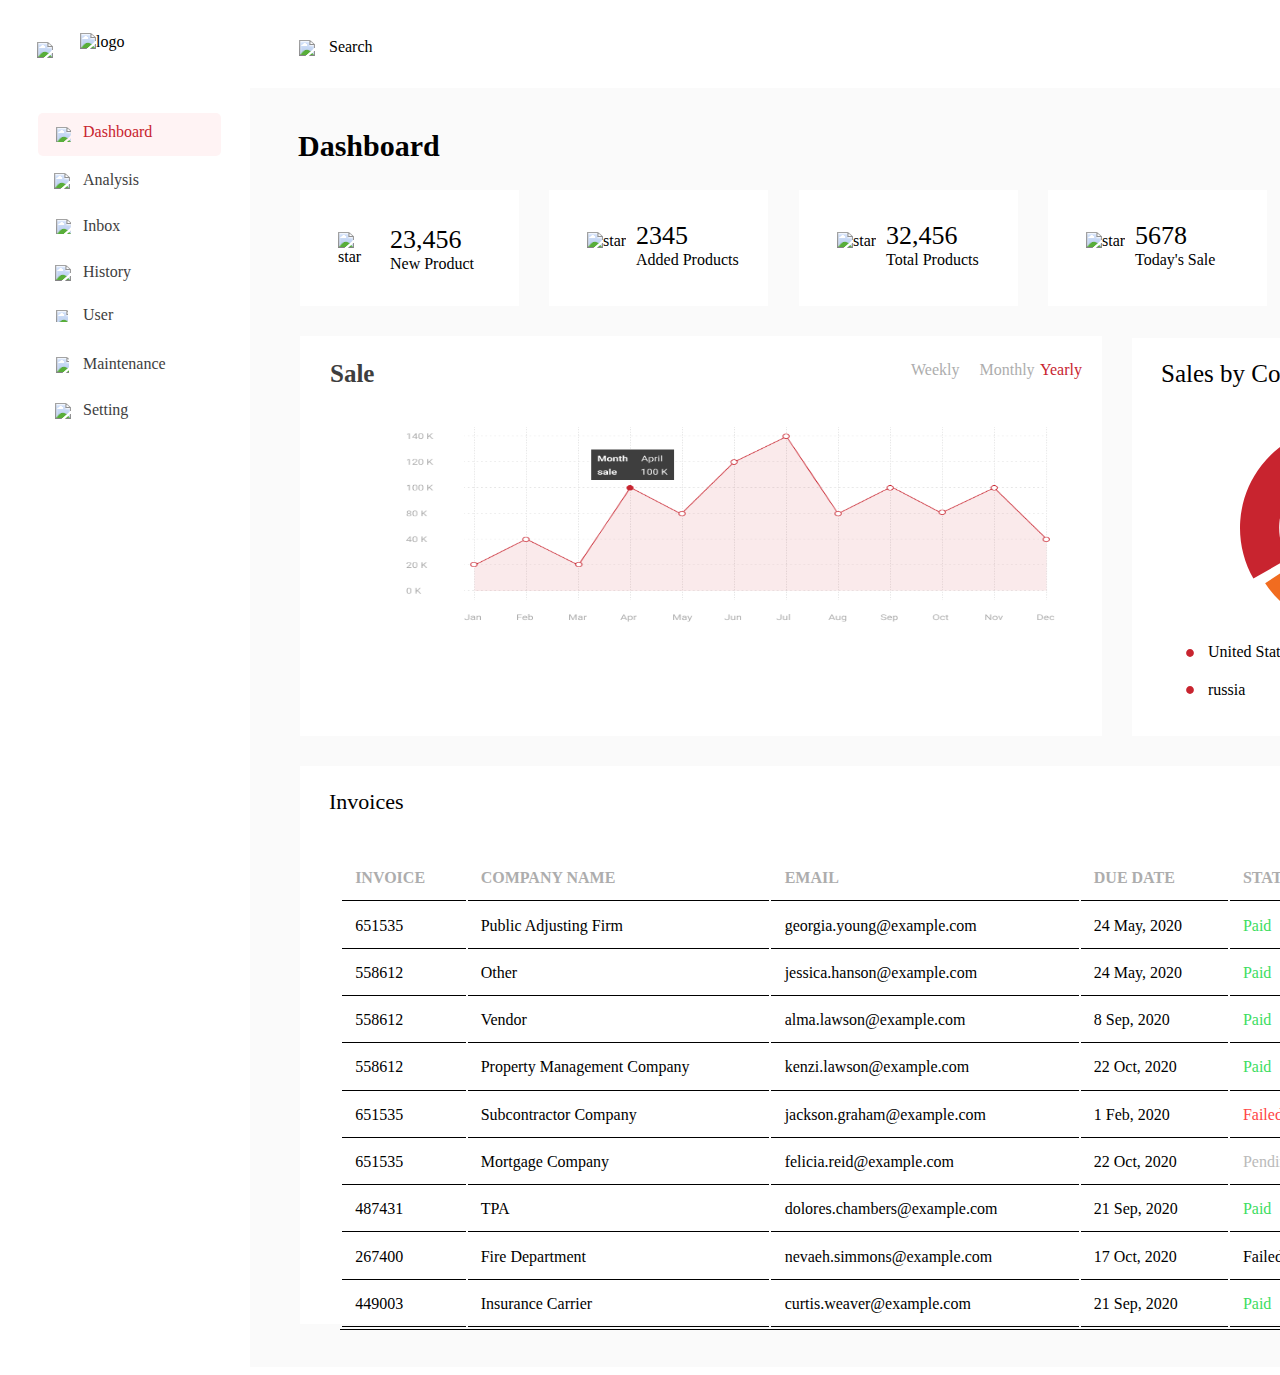
==== dashboard.html @ 1e497cb7 "second commit" ====
<!DOCTYPE html>
<html lang="en">

<head>
    <meta charset="UTF-8">
    <meta http-equiv="X-UA-Compatible" content="IE=edge">
    <meta name="viewport" content="width=device-width, initial-scale=1.0">
    <title>Document</title>
    <script src="https://cdn.jsdelivr.net/npm/@popperjs/core@2.11.6/dist/umd/popper.min.js"
        integrity="sha384-oBqDVmMz9ATKxIep9tiCxS/Z9fNfEXiDAYTujMAeBAsjFuCZSmKbSSUnQlmh/jp3"
        crossorigin="anonymous"></script>
    <script src="https://cdn.jsdelivr.net/npm/bootstrap@5.2.3/dist/js/bootstrap.min.js"
        integrity="sha384-cuYeSxntonz0PPNlHhBs68uyIAVpIIOZZ5JqeqvYYIcEL727kskC66kF92t6Xl2V"
        crossorigin="anonymous"></script>
    <link rel="stylesheet" href="dashboard.css">
</head>

<body>
    <div class="dcontainer">
        <div class="head">

            <img src="Images\menu-bar.svg" alt="menubar" id="menu-bar">
            <img src="Images\logo.svg" alt="logo" id="company">
            <img src="Images\search-icon.svg" alt="logo" id="search">
            <div id="searchtxt">Search</div>
            <img src="Images\notification-icon.svg" alt="bell" id="notification">
            <img src="Images\profile.png" alt="profile" id="profile">
            <div id="name">John doe</div>
            <img src="Images\downward-arrow.svg" alt="aerrow" id="aerrow">

        </div>
        <div class="sidebar">
            <div id="active"><img src="Images\dashboard-active.svg" alt="deshboard" id="dashboard">
            <div id="dashtxt">Dashboard</div>
            </div>
            <img src="Images\graph-default.svg" alt="graph" id="analysis">
            <div id="anatxt">Analysis</div>
            <img src="Images\inbox-default.svg" alt="menubar" id="inbox">
            <div id="inbtxt">Inbox</div>
            <img src="Images\clock-default.svg" alt="menubar" id="history">
            <div id="histxt">History</div>
            <img src="Images\user-default.svg" alt="menubar" id="user-logo">
            <div id="usetxt">User</div>
            <img src="Images\maintenance-default.svg" alt="menubar" id="Maintenance">
            <div id="mentxt">Maintenance</div>
            <img src="Images\setting-default.svg" alt="menubar" id="setting">
            <div id="settxt">Setting</div>
            </div>
           
            <div id="dash"><strong>Dashboard</strong></div>
            <div id="newproduct">
                <img src="Images\star.svg" alt="star" id="star">
                <div id="newproducttxt"><span id="number1">23,456</span> <br>
                <span>New Product</span></div>
            </div>
            <div id="addedproduct">
                <img src="Images\new-product.svg" alt="star" id="addproductlogo">
                <div id="addedproducttxt"><span id="number2">2345</span> <br>
                <span>Added Products</span></div>
            </div>
            <div id="totalproduct">
                <img src="Images\total-product.svg" alt="star" id="totalproductlogo">
                <div id="totalproducttxt"><span id="number3">32,456</span> <br>
                <span>Total Products</span></div>
            </div>
            <div id="todaysale">
                <img src="Images\dollar-filled.svg" alt="star" id="doller">
                <div id="todaysaletxt"><span id="number4">5678</span> <br>
                <span>Today's Sale</span></div>
            </div>
            <div id="totalsale">
                <img src="Images\money-bag.svg" alt="star" id="moneybag">
                <div id="totalsaletxt"><span id="number5">33,5342</span> <br>
                <span>Total Sale</span></div>
            </div>
            <div id="Graph">
            <div id="saletxt"> <span> Sale </span></div>
            
            <div ><span id="wtxt">Weekly &nbsp;&nbsp;&nbsp; Monthly</span>  <span id="ytxt">Yearly</span></div>


            
                <img src="images/data-graph.png" id="graph-image">
            
            </div>

            <div class="pi-chart">
                <span id="pi-head">Sales by Country</span>
                <img src="images/pie-chart.svg" id="pi-chart-image">    
                
                <div><img src="images/radio-checked-icon.svg" id="us-logo"><span id="us-txt">United States of America</span></div>
                <div><img src="images/radio-checked-icon.svg" id="canada-logo"><span id="canada-txt">Canada</span></div>
                <div><img src="images/radio-checked-icon.svg" id="russia-logo"><span id="russia-txt">russia</span></div>
                <div><img src="images/radio-checked-icon.svg" id="india-logo"><span id="india-txt">India</span></div>
            
            </div>

            <div class="footer">

                <span id="footer-head-rtxt">Invoices</span>
                <span id="footer-head-ltxt">View All</span>

                <table id="table">
                    <thead id="table-head">
                    <th >INVOICE</th>
                    <th>COMPANY NAME</th>
                    <th>EMAIL</th>
                    <th>DUE DATE</th>
                    <th>STATUS</th>
                    <th>AMOUNT</th>
                </thead>
                    <tr id="row-one">
                        <td>651535</td>
                        <td>Public Adjusting Firm</td>
                        <td>georgia.young@example.com</td>
                        <td>24 May, 2020</td>
                        <td id="paid">Paid</td>
                        <td>$47,800</td>
                    </tr>

                    <tr id="row-two">
                        <td>558612</td>
                        <td>Other</td>
                        <td>jessica.hanson@example.com</td>
                        <td>24 May, 2020</td>
                        <td id="paid">Paid</td>
                        <td>$98,000</td>
                    </tr>

                    <tr id="row-three">
                        <td>558612</td>
                        <td>Vendor</td>
                        <td>alma.lawson@example.com</td>
                        <td>8 Sep, 2020</td>
                        <td id="paid">Paid</td>
                        <td>$20,900</td>
                    </tr>

                    <tr id="row-four">
                        <td>558612</td>
                        <td>Property Management Company</td>
                        <td>kenzi.lawson@example.com</td>
                        <td>22 Oct, 2020</td>
                        <td id="paid">Paid</td>
                        <td>$10,570</td>
                    </tr>

                    <tr id="row-five">
                        <td>651535</td>
                        <td>Subcontractor Company</td>
                        <td>jackson.graham@example.com</td>
                        <td>1 Feb, 2020</td>
                        <td id="failed">Failed</td>
                        <td>$10,200</td>
                    </tr>

                    <tr id="row-six">
                        <td>651535</td>
                        <td>Mortgage Company</td>
                        <td>felicia.reid@example.com</td>
                        <td>22 Oct, 2020</td>
                        <td id="pending">Pending</td>
                        <td>$12,600</td>
                    </tr>

                    <tr id="row-seven">
                        <td>487431</td>
                        <td>TPA</td>
                        <td>dolores.chambers@example.com</td>
                        <td>21 Sep, 2020</td>
                        <td id="paid">Paid</td>
                        <td>$11,170</td>
                    </tr>

                    <tr id="row-eight">
                        <td>267400</td>
                        <td>Fire Department</td>
                        <td>nevaeh.simmons@example.com</td>
                        <td>17 Oct, 2020</td>
                        <td>Failed</td>
                        <td>$28,000</td>
                    </tr>

                    <tr id="row-nine">
                        <td>449003</td>
                        <td>Insurance Carrier</td>
                        <td>curtis.weaver@example.com</td>
                        <td>21 Sep, 2020</td>
                        <td id="paid">Paid</td>
                        <td>$10,000</td>
                    </tr>


                </table>
            </div>

    </div>

</body>

</html>
---- dashboard.css ----
.container {
    top: 0px;
    left: 0px;
    width: 1560px;
    height: 720px;
    background: #fafafa 0% 0% no-repeat padding-box;
    opacity: 1;
    position: relative;
  }
  
  #img1 {
    top: 72px;
    position: absolute;
    left: 166px;
    width: 576px;
    height: 576px;
    border-radius: 3000px;
    background: transparent url("Images/hero-image.png") 0% 0% no-repeat padding-box;
    box-shadow: 0px 4px 31px #0000000a;
    border: 20px solid #ffffff;
    opacity: 1;
  }
  .left-part {
    width: 272px;
    height: 58px;
  }
  
  #img2 {
    position: absolute;
    top: 106px;
    left: 906px;
    width: 272px;
    height: 58px;
    opacity: 1;
  }
  .txt {
    top: 183px;
    left: 905px;
    width: 500px;
    height: 50px;
    text-align: left;
    color: #3e3e3e;
    opacity: 1;
    position: absolute;
  }
  
  #exp {
    top: 183px;
    left: 1036px;
    width: 137px;
    height: 53px;
    text-align: left;
    color: #c8242f;
    opacity: 1;
  }
  
  .login {
    top: 315px;
    left: 905px;
    width: 260px;
    height: 33px;
    text-align: left;
    color: #3e3e3e;
    position: absolute;
  }
  .box1 {
    top: 372px;
    left: 907px;
    width: 429px;
    height: 49px;
    background: #ffffff 0% 0% no-repeat padding-box;
    border: 1px solid #adadad;
    border-radius: 5px;
    opacity: 1;
    position: absolute;
  }
  #user {
  
    color: #adadad;
    margin-top: 14px;
    margin-left: 14px;
    margin-bottom: 14px;
  }
  
  .box2 {
    position: absolute;
    top: 448px;
    left: 907px;
    width: 429px;
    height: 49px;
    background: #ffffff 0% 0% no-repeat padding-box;
    border: 1px solid #adadad;
    border-radius: 5px;
    opacity: 1;
  }
  
  #pass {
    margin-top: 14px;
    margin-left: 14px;
    margin-bottom: 14px;
    color: #adadad;
  }
  
  .log {
    position: absolute;
    top: 527px;
    left: 906px;
    width: 138px;
    height: 45px;
    background: #c8242f 0% 0% no-repeat padding-box;
    border-radius: 23px;
    opacity: 1;
  }
  
  #log2 {
    margin-top: 12px;
    margin-left: 46px;
    margin-bottom: 10px;
    width: 45px;
    height: 24px;
    text-align: left;
    font: normal normal medium 18px/24px Roboto;
    letter-spacing: 0px;
    color: #ffffff;
    opacity: 1;
  }
  .fpass {
    top: 523px;
    left: 1214px;
    width: 121px;
    height: 20px;
    position: absolute;
    text-align: left;
    font: normal normal normal 15px/20px Roboto;
    letter-spacing: 0px;
    color: #adadad;
    opacity: 1;
  }
  .new {
    top: 595px;
    left: 906px;
    width: 160px;
    height: 20px;
    position: absolute;
    text-align: left;
    font: normal normal normal 15px/20px Roboto;
    letter-spacing: 0px;
    color: #adadad;
    opacity: 1;
  }
  /* .reg {
    top: 595px;
    left: 1056px;
    width: 88px;
    height: 20px;
    position: absolute;
    text-align: left;
    font: normal normal normal 15px/20px Roboto;
    letter-spacing: 0px;
    color: #c8242f;
    opacity: 1;
  } */
  
  /* dashboard css */
  
  .dcontainer {
    top: 0px;
    left: 0px;
    width: 1560px;
    height: 1359px;
    position: relative;
    background: #fafafa 0% 0% no-repeat padding-box;
  }
  .head {
    top: 0px;
    left: 0px;
    width: 1560px;
    height: 80px;
    position: absolute;
    background: #ffffff 0% 0% no-repeat padding-box;
  }
  #menu-bar {
    top: 34px;
    left: 29px;
    width: 22px;
    height: 16px;
    position: absolute;
  }
  #company {
    position: absolute;
    top: 25px;
    left: 72px;
    width: 142px;
    height: 30px;
  }
  #search {
    position: absolute;
    top: 32px;
    left: 291px;
    width: 16px;
    height: 16px;
  }
  #searchtxt {
    position: absolute;
    top: 28px;
    left: 321px;
    width: 49px;
    height: 21px;
    text-align: left;
    font: normal normal normal 16px/21px Roboto;
    letter-spacing: 0px;
    color: #000000;
  }
  #notification {
    position: absolute;
    top: 28px;
    left: 1294px;
    width: 22px;
    height: 21px;
  }
  #profile {
    top: 18px;
    left: 1368px;
    width: 44px;
    height: 44px;
    position: absolute;
  }
  #name {
    top: 28px;
    left: 1424px;
    width: 68px;
    height: 21px;
    position: absolute;
    text-align: left;
    font: normal normal normal 16px/21px Roboto;
    letter-spacing: 0px;
    color: #000000;
  }
  #aerrow {
    position: absolute;
    top: 37px;
    left: 1507px;
    width: 15px;
    height: 11px;
  }
  
  .sidebar {
    top: 80px;
    left: 0px;
    width: 242px;
    height: 1279px;
    position: absolute;
    background: #ffffff 0% 0% no-repeat padding-box;
  }
  #active {
    top: 25px;
    left: 30px;
    width: 183px;
    height: 43px;
    position: absolute;
    background: #fff3f4 0% 0% no-repeat padding-box;
    border-radius: 5px;
    justify-content: center;
  }
  #dashboard {
    position: absolute;
    margin-top: 14px;
    margin-left: 17.5px;
    width: 15px;
    height: 15px;
  }
  #dashtxt {
    margin-top: 10px;
    margin-left: 45px;
    width: 78px;
    height: 21px;
    position: absolute;
    text-align: left;
    letter-spacing: 0px;
    color: #c8242f;
  }
  #analysis {
    top: 85px;
    left: 46px;
    width: 19px;
    height: 18px;
    position: absolute;
  }
  #anatxt {
    top: 83px;
    left: 75px;
    width: 60px;
    height: 21px;
    position: absolute;
    text-align: left;
    letter-spacing: 0px;
    color: #3e3e3e;
  }
  #inbox {
    position: absolute;
    top: 131px;
    left: 48px;
    width: 15px;
    height: 15px;
  }
  #inbtxt {
    position: absolute;
    top: 129px;
    left: 75px;
    width: 39px;
    height: 21px;
    text-align: left;
    letter-spacing: 0px;
    color: #3e3e3e;
  }
  #history {
    position: absolute;
    top: 177px;
    left: 47px;
    width: 16px;
    height: 16px;
  }
  #histxt {
    position: absolute;
    top: 175px;
    left: 75px;
    width: 51px;
    height: 21px;
    text-align: left;
    letter-spacing: 0px;
    color: #3e3e3e;
  }
  #user-logo {
    position: absolute;
    top: 222px;
    left: 48px;
    width: 12px;
    height: 12px;
  }
  #usetxt {
    position: absolute;
    top: 218px;
    left: 75px;
    width: 41px;
    height: 21px;
    text-align: left;
    letter-spacing: 0px;
    color: #3e3e3e;
  }
  #Maintenance {
    position: absolute;
    top: 269px;
    left: 48px;
    width: 13px;
    height: 18px;
  }
  #mentxt {
    position: absolute;
    top: 267px;
    left: 75px;
    width: 92px;
    height: 21px;
    text-align: left;
    letter-spacing: 0px;
    color: #3e3e3e;
  }
  #setting {
    position: absolute;
    top: 315px;
    left: 47px;
    width: 17px;
    height: 17px;
  }
  #settxt {
    position: absolute;
    top: 313px;
    left: 75px;
    width: 50px;
    height: 21px;
    text-align: left;
    letter-spacing: 0px;
    color: #3e3e3e;
  }
  #dash {
    top: 121px;
    left: 290px;
    width: 146px;
    height: 39px;
    position: absolute;
    text-align: left;
    font: normal normal medium 40px/39px Roboto;
    letter-spacing: 0px;
    color: #000000;
    font-size: 30px;
  }
  #newproduct {
    top: 182px;
    left: 292px;
    width: 219px;
    height: 116px;
    position: absolute;
    background: #ffffff 0% 0% no-repeat padding-box;
  }
  #star {
    margin-top: 42px;
    margin-left: 38px;
    width: 33px;
    height: 33px;
    position: absolute;
  }
  #newproducttxt {
    margin-top: 35px;
    margin-left: 90px;
    position: absolute;
  }
  #number1 {
    font-size: 26px;
  }
  #addedproduct {
    top: 182px;
    left: 541px;
    width: 219px;
    height: 116px;
    position: absolute;
    background: #ffffff 0% 0% no-repeat padding-box;
  }
  #addproductlogo {
    margin-top: 42px;
    margin-left: 38px;
    width: 26px;
    height: 26px;
  }
  #addedproducttxt {
    top: 31px;
    left: 87px;
    position: absolute;
  }
  #number2 {
    font-size: 26px;
  }
  #totalproduct {
    top: 182px;
    left: 791px;
    width: 219px;
    height: 116px;
    position: absolute;
    background: #ffffff 0% 0% no-repeat padding-box;
  }
  #totalproductlogo {
    margin-top: 42px;
    margin-left: 38px;
    width: 26px;
    height: 26px;
  }
  #totalproducttxt {
    top: 31px;
    left: 87px;
    position: absolute;
  }
  #number3 {
    font-size: 26px;
  }
  #todaysale {
    top: 182px;
    left: 1040px;
    width: 219px;
    height: 116px;
    position: absolute;
    background: #ffffff 0% 0% no-repeat padding-box;
  }
  #doller {
    margin-top: 42px;
    margin-left: 38px;
    width: 26px;
    height: 26px;
  }
  #todaysaletxt {
    top: 31px;
    left: 87px;
    position: absolute;
  }
  #number4 {
    font-size: 26px;
  }
  #totalsale {
    top: 182px;
    left: 1290px;
    width: 219px;
    height: 116px;
    position: absolute;
    background: #ffffff 0% 0% no-repeat padding-box;
  }
  #moneybag {
    margin-top: 42px;
    margin-left: 38px;
    width: 26px;
    height: 26px;
  }
  #totalsaletxt {
    top: 31px;
    left: 87px;
    position: absolute;
  }
  #number5 {
    font-size: 26px;
  }
  #Graph {
    top: 328px;
    left: 292px;
    width: 802px;
    height: 400px;
    position: absolute;
    background: #ffffff 0% 0% no-repeat padding-box;
  }
  #saletxt {
    color: #3e3e3e;
    top: 23.52px;
    left: 30px;
  
    position: absolute;
    font-size: 25px;
    font-weight: bold;
  }
  #wtxt {
    top: 24.5px;
    left: 611px;
    position: absolute;
    text-align: left;
    color: #adadad;
  }
  #ytxt {
    position: absolute;
    top: 24.5px;
    left: 740px;
    color: #c8242f;
  }
  
  #graph-image {
    position: absolute;
    top: 90.5px;
    left: 105.5px;
    width: 649px;
    height: 195px;
  }
  
  .pi-chart {
    top: 330px;
    left: 1124px;
    width: 385px;
    height: 398px;
    position: absolute;
    background: #ffffff 0% 0% no-repeat padding-box;
  }
  
  #pi-head {
    position: absolute;
    top: 21.52px;
    left: 29px;
    font-size: 25px;
  }
  #pi-chart-image {
    position: absolute;
    top: 70px;
    left: 89px;
  }
  
  #us-logo {
    position: absolute;
    top: 306px;
    left: 49px;
    width: 18px;
    height: 18px;
  }
  #us-txt {
    position: absolute;
    top: 305px;
    left: 76px;
  }
  
  #canada-logo {
    position: absolute;
    top: 306px;
    left: 268px;
    width: 18px;
    height: 18px;
  }
  #canada-txt {
    position: absolute;
    top: 305px;
    left: 295px;
  }
  
  #russia-logo {
    position: absolute;
    top: 343px;
    left: 49px;
    width: 18px;
    height: 18px;
  }
  #russia-txt {
    position: absolute;
    top: 343px;
    left: 76px;
  }
  
  #india-logo {
    position: absolute;
    top: 343px;
    left: 268px;
    width: 18px;
    height: 18px;
  }
  #india-txt {
    position: absolute;
    top: 343px;
    left: 295px;
  }
  
  .footer {
    position: absolute;
    top: 758px;
    left: 292px;
    width: 1217px;
    height: 558px;
    background: #ffffff 0% 0% no-repeat padding-box;
  }
  #footer-head-rtxt {
    position: absolute;
    top: 22.52px;
    left: 29px;
    font-size: 22px;
  }
  #footer-head-ltxt {
    position: absolute;
    top: 26px;
    left: 1145px;
    color: #c8242f;
    font-size: 12px;
  }
  #table{
      width: 93%;
      position: absolute;
      top: 88.13px;
      left: 40px;
  
  }
  th, td{
      padding: 13.15px;
      text-align: left;
  }
  th{
      color: #ADADAD;
  }
  table, th, td{
      border-bottom: solid 1px black;
  }
  #paid{
      color: #3CDD5F;
  }
  #failed{
      color: #FF4545;
  }
  #pending{
      color: #BABABA;
  }
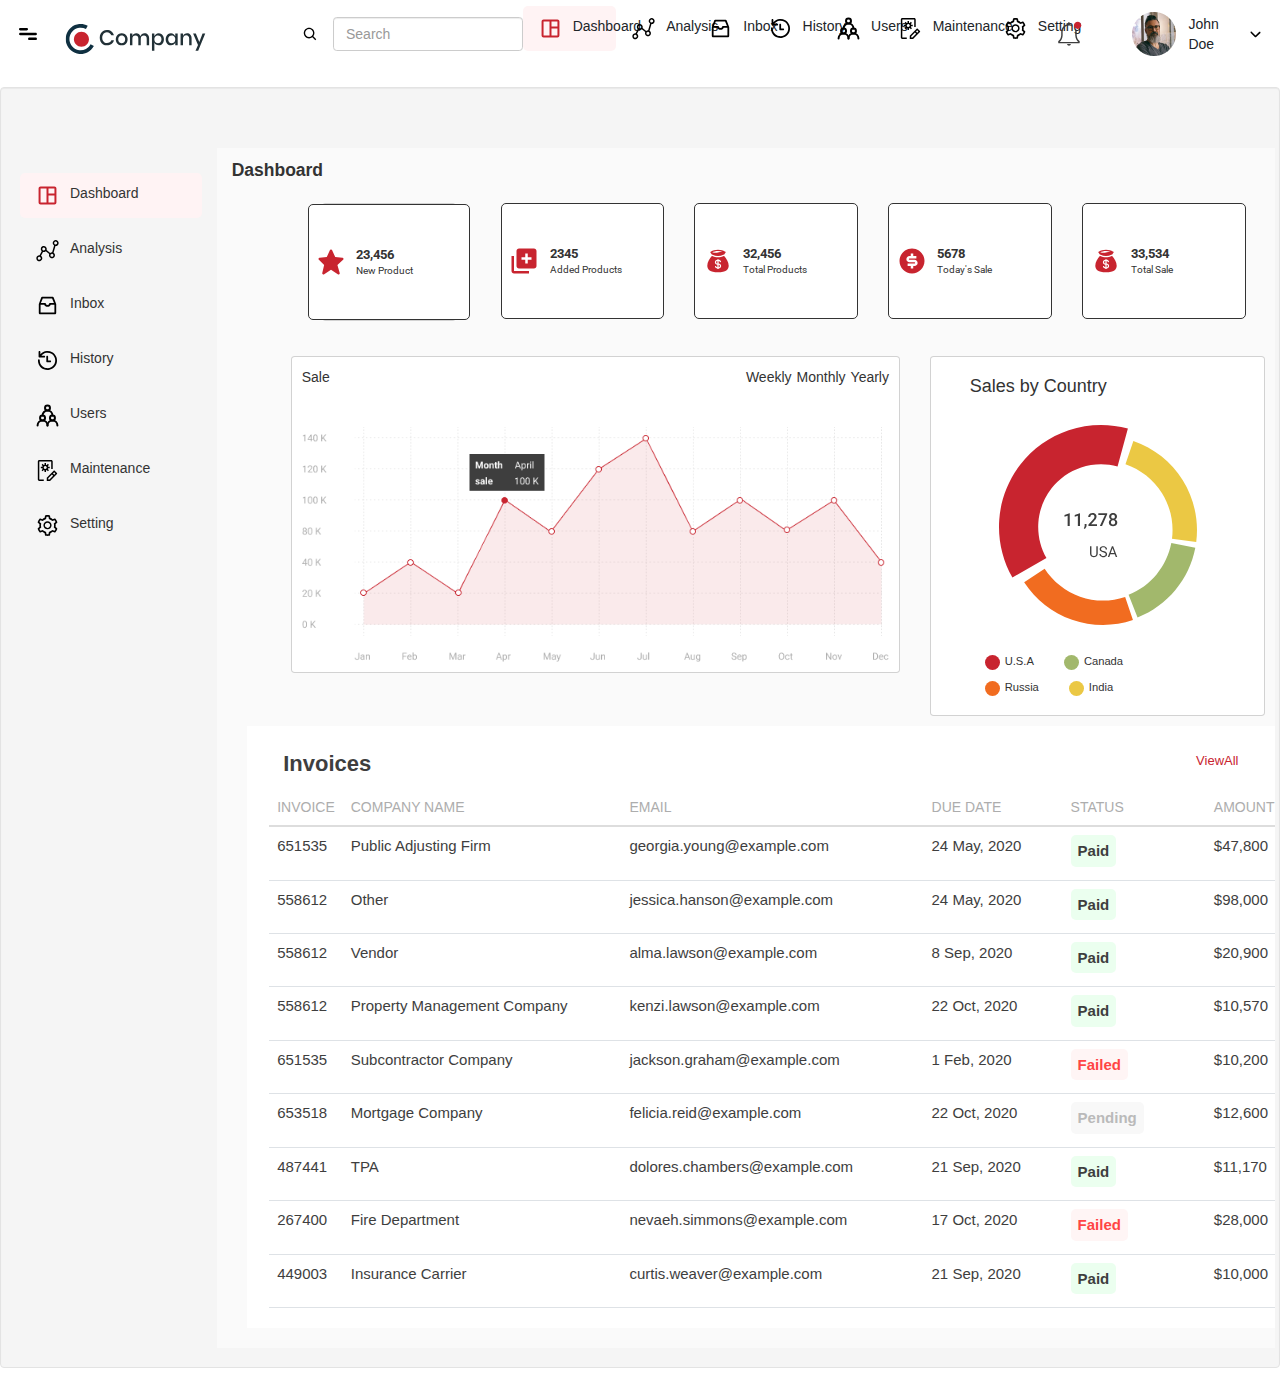
==== commit 7786285e: "second commit" ====
--- a/dashboard.html
+++ b/dashboard.html
@@ -1,200 +1,412 @@
 <!DOCTYPE html>
 <html lang="en">
-
+    <!-- https://github.com/abhiundhad/assignment.git -->
 <head>
     <meta charset="UTF-8">
     <meta http-equiv="X-UA-Compatible" content="IE=edge">
     <meta name="viewport" content="width=device-width, initial-scale=1.0">
     <title>Document</title>
-    <script src="https://cdn.jsdelivr.net/npm/@popperjs/core@2.11.6/dist/umd/popper.min.js"
-        integrity="sha384-oBqDVmMz9ATKxIep9tiCxS/Z9fNfEXiDAYTujMAeBAsjFuCZSmKbSSUnQlmh/jp3"
+    <link href="https://cdn.jsdelivr.net/npm/bootstrap@5.3.0-alpha1/dist/css/bootstrap.min.css" rel="stylesheet"
+        integrity="sha384-GLhlTQ8iRABdZLl6O3oVMWSktQOp6b7In1Zl3/Jr59b6EGGoI1aFkw7cmDA6j6gD" crossorigin="anonymous">
+    <link rel="stylesheet" href="./dashboard.css">
+    <link rel="stylesheet" href="css/bootstrap.min.css">
+    <link rel="preconnect" href="https://fonts.googleapis.com">
+ 
+    <link rel="preconnect" href="https://fonts.gstatic.com" crossorigin>
+    <link href="https://maxcdn.bootstrapcdn.com/bootstrap/3.3.5/css/bootstrap.min.css" rel="stylesheet"/>
+    
+    <link href="https://fonts.googleapis.com/css2?family=Roboto&display=swap" rel="stylesheet">
+
+</head>
+
+<body>
+    <div>
+        <nav class="navbar navbar-expand-lg fixed-top" style="background-color: #ffffff;">
+            <div class="container-fluid">
+                <img src="./images/menu-bar.svg" alt="logo" class="dashboard-toggle-logo">
+                <a class="navbar-brand" href="#"><img src="./images/logo.svg" alt="logo" class="dashboard-web-logo"></a>
+
+                <button class="navbar-toggler" type="button" data-bs-toggle="offcanvas"
+                    data-bs-target="#offcanvasNavbar" aria-controls="offcanvasNavbar">
+                    <span><img src="./images/menu-bar.svg" alt="logo"></span>
+                </button>
+                
+                <div class="offcanvas offcanvas-end" tabindex="-1" id="offcanvasNavbar"
+                    aria-labelledby="offcanvasNavbarLabel">
+                    <div class="offcanvas-header">
+                        <img class="offcanvas-title" id="offcanvasNavbarLabel"
+                            src="./images/mobile-header-logo.svg"></img>
+                        <button type="button" class="btn-close" data-bs-dismiss="offcanvas" aria-label="Close"></button>
+                    </div>
+                    <div class="offcanvas-body">
+                        <ul class="navbar-nav justify-content-start flex-grow-1">
+                            <li class="nav-item d-flex align-items-center dashboard-search-toggle">
+                                <img src="./images/search-icon.svg" alt="" class="dashboard-search-icon">
+                                <div class="searchspace">
+                                    <input type="search" class="form-control rounded searchbar" placeholder="Search"
+                                        aria-label="Search" aria-describedby="search-addon" />
+                                </div>
+                            </li>
+                        </ul>
+
+                        <ul class="navbar-nav justify-content-end dashboard-nav-sidebar-toggle">
+                            <li class="nav-item d-flex align-items-center">
+                                <div class="sidebar-detail dashbord-sidebar-detail dashboard-active-tab d-flex">
+                                    <img src="./images/dashboard-active.svg" alt="" class="dashboard-active sidebarimg">
+                                    <div class="">Dashboard</div>
+                                </div>
+                            </li>
+                            <li class="nav-item d-flex align-items-center">
+                                <div class="sidebar-detail d-flex">
+                                    <img src="./images/graph-default.svg" alt="" class="graph-default sidebarimg ">
+                                    <div class="">Analysis</div>
+                                </div>
+                            </li>
+                            <li class="nav-item d-flex align-items-center">
+                                <div class="sidebar-detail d-flex">
+                                    <img src="./images/inbox-default.svg" alt="" class="inbox-default sidebarimg ">
+                                    <div class="">Inbox</div>
+                                </div>
+                            </li>
+                            <li class="nav-item d-flex align-items-center">
+                                <div class="sidebar-detail d-flex">
+                                    <img src="./images/clock-default.svg" alt="" class="clock-default sidebarimg ">
+                                    <div class="">History</div>
+                                </div>
+                            </li>
+                            <li class="nav-item d-flex align-items-center">
+                                <div class="sidebar-detail d-flex">
+                                    <img src="./images/user-default.svg" alt="" class="user-default sidebarimg ">
+                                    <div class="">Users</div>
+                                </div>
+                            </li>
+                            <li class="nav-item d-flex align-items-center">
+                                <div class="sidebar-detail d-flex">
+                                    <img src="./images/maintenance-default.svg" alt=""
+                                        class="maintenance-default sidebarimg ">
+                                    <div class="">Maintenance</div>
+                                </div>
+                            </li>
+                            <li class="nav-item d-flex align-items-center">
+                                <div class="sidebar-detail d-flex">
+                                    <img src="./images/setting-default.svg" alt="" class="setting-default sidebarimg ">
+                                    <div class="">Setting</div>
+                                </div>
+                            </li>
+                        </ul>
+
+                        <ul class="navbar-nav justify-content-end">
+                            <li class="nav-item d-flex align-items-center">
+                                <img src="./images/notification-icon.svg" alt="" class="dashboard-notification-icon">
+                                <img src="./images/profile.png" alt="" class="dashboard-profile-icon">
+                                <div>John Doe</div>
+                                <img src="./images/downward-arrow.svg" alt="" class="dashboard-select-downward">
+                            </li>
+                        </ul>
+                    </div>
+                </div>
+            </div>
+        </nav>
+
+        <div class="container-fluid well" id="home" style="display:block; padding-top:60px;">
+            <div class="row">
+                <div class="col-lg-2 dashboard-sidebar-toggle">
+                    <div class="sidebar">
+                        <div class="sidebar-detail dashbord-sidebar-detail dashboard-active-tab d-flex">
+                            <img src="./images/dashboard-active.svg" alt="" class="dashboard-active sidebarimg">
+                            <div class="">Dashboard</div>
+                        </div>
+                        <div class="sidebar-detail d-flex">
+                            <img src="./images/graph-default.svg" alt="" class="graph-default sidebarimg ">
+                            <div class="">Analysis</div>
+                        </div>
+                        <div class="sidebar-detail d-flex">
+                            <img src="./images/inbox-default.svg" alt="" class="inbox-default sidebarimg ">
+                            <div class="">Inbox</div>
+                        </div>
+                        <div class="sidebar-detail d-flex">
+                            <img src="./images/clock-default.svg" alt="" class="clock-default sidebarimg ">
+                            <div class="">History</div>
+                        </div>
+                        <div class="sidebar-detail d-flex">
+                            <img src="./images/user-default.svg" alt="" class="user-default sidebarimg ">
+                            <div class="">Users</div>
+                        </div>
+                        <div class="sidebar-detail d-flex">
+                            <img src="./images/maintenance-default.svg" alt="" class="maintenance-default sidebarimg ">
+                            <div class="">Maintenance</div>
+                        </div>
+                        <div class="sidebar-detail d-flex">
+                            <img src="./images/setting-default.svg" alt="" class="setting-default sidebarimg ">
+                            <div class="">Setting</div>
+                        </div>
+                    </div>
+                </div>
+                <div class="col-lg-10 col-12 maindashboard">
+                 
+                    <div class="dashboardtxt fs-3 mt-3">
+                        Dashboard
+                    </div>   <div class="container-fluid">
+                   
+                    <div class="row mt-3 ms-5 featurerow" >
+                       
+                        <div class="col-lg-2 col-md-2 col-sm-5 ms-5 mb-2  feature-item">
+                            <div class="card">
+                                <div class="card-body row p-0 cardbodyfeature">
+                                    <div style="margin: auto;" class="col-3">
+                                        <img src="./images/star.svg" width="30px" height="30px">
+                                    </div>
+                                    <div class="col-9" style="margin: auto; font-family: Roboto;">
+                                        <div style="font-size: large; font-weight:bold" class="fs-5">23,456</div>
+                                        <div style="font-size: small;font: weight 1px;" class="fs-6">New Product</div>
+                                    </div>
+                                </div>
+                            </div>
+                        </div>
+                        <div class="col-lg-2 col-md-2 col-sm-5 col-half-offset  mb-2 ms-5  feature-item">
+                            <div class="card border-0">
+                                <div class="card-body row p-0 cardbodyfeature">
+                                    <div style="margin: auto;" class="col-3">
+                                        <img src="./images/new-product.svg" width="30px" height="30px">
+                                    </div>
+                                    <div class="col-9" style="margin: auto; font-family: Roboto;">
+                                        <div style="font-size: large; font-weight:bold" class="fs-5">2345</div>
+                                        <div style="font-size: small;font: weight 1px;" class="fs-6">Added Products
+                                        </div>
+                                    </div>
+                                </div>
+                            </div>
+                        </div>
+                        <div class="col-lg-2 col-md-2 col-sm-5 col-half-offset mb-2 ms-5 feature-item">
+                            <div class="card border-0">
+                                <div class="card-body row p-0 cardbodyfeature">
+                                    <div style="margin: auto;" class="col-3">
+                                        <img src="./images/money-bag.svg" width="30px" height="30px">
+                                    </div>
+                                    <div class="col-9" style="margin: auto; font-family: Roboto;">
+                                        <div style="font-size: large; font-weight:bold" class="fs-5">32,456</div>
+                                        <div style="font-size: small;font: weight 1px;" class="fs-6">Total Products
+                                        </div>
+                                    </div>
+                                </div>
+                            </div>
+                        </div>
+                        <div class="col-lg-2 col-md-2 col-sm-5 col-half-offset mb-2 ms-5 feature-item">
+                            <div class="card border-0">
+                                <div class="card-body row p-0 cardbodyfeature">
+                                    <div style="margin: auto;" class="col-3">
+                                        <img src="./images/dollar-filled.svg" width="30px" height="30px">
+                                    </div>
+                                    <div class="col-9" style="margin: auto; font-family: Roboto;">
+                                        <div style="font-size: large; font-weight:bold" class="fs-5">5678</div>
+                                        <div style="font-size: small;font: weight 1px;" class="fs-6">Today's Sale</div>
+                                    </div>
+                                </div>
+                            </div>
+                        </div>
+                        <div class="col-lg-2 col-md-2 col-sm-5 col-half-offset mb-2 ms-5 feature-item">
+                            <div class="card border-0">
+                                <div class="card-body row p-0 cardbodyfeature">
+                                    <div style="margin: auto;" class="col-3">
+                                        <img src="./images/money-bag.svg" width="30px" height="30px">
+                                    </div>
+                                    <div class="col-9" style="margin: auto; font-family: Roboto;">
+                                        <div style="font-size: large; font-weight:bold" class="fs-5">33,534</div>
+                                        <div style="font-size: large;font: weight 1px;" class="fs-6">Total Sale</div>
+                                    </div>
+                                </div>
+                            </div>
+                        </div>
+
+                    </div>
+                </div>
+                    
+                    <div class="graphs container d-flex">
+                        <div class="row ms-auto">
+                            <div class="col-lg-7 col-md-12 mt-5">
+                                <div class="card">
+                                    <div class="card-body">
+                                        <div class="chart1" height="auto">
+                                            <div class="chart1text d-flex">
+                                                <p>Sale</p>
+                                                <p class="ms-auto">Weekly</p>
+                                                <p class="ms-2">Monthly</p>
+                                                <p class="ms-2">Yearly</p>
+                                            </div>
+                                            <div class="chartimg1 mt-5">
+                                                <img src="./images/data-graph.png" class="img-fluid">
+                                            </div>
+                                        </div>
+                                    </div>
+                                </div>
+                            </div>
+                            <div class="col-lg-4 col-md-6 mt-5">
+                                <div class="card">
+                                    <div class="card-body d-flex justify-content-center">
+                                        <div class="chart2">
+                                            <div class="charttitle">
+                                                <h4>Sales by Country</h4>
+                                            </div>
+                                            <div class="chartimg2">
+                                                <img src="./images/pie-chart.svg" class="img-fluid ms-3">
+                                            </div>
+                                            <div class="disc1 d-flex ms-4">
+                                                <div class="dis1">
+                                                    <div class="dot1 mt-1"></div>
+                                                    <p class="ms-2 dottext">U.S.A</p>
+                                                </div>
+                                                <div class="dis2 ms-5">
+                                                    <div class="dot2 mt-1"></div>
+                                                    <p class="ms-2 dottext">Canada</p>
+                                                </div>
+                                            </div>
+                                            <div class="disc2 d-flex ms-4">
+                                                <div class="dis3">
+                                                    <div class="dot3 mt-1"></div>
+                                                    <p class="ms-2 dottext">Russia</p>
+                                                </div>
+                                                <div class="dis4 ms-5">
+                                                    <div class="dot4 mt-1"></div>
+                                                    <p class="ms-2 dottext">India</p>
+                                                </div>
+                                            </div>
+                                        </div>
+                                    </div>
+                                </div>
+                            </div>
+                        </div>
+                    </div>
+                    <div class="row mt-3 ms-4 bottomtable">
+
+                        <div class="heading">
+                            <p class="invoices">
+                                Invoices
+                            </p>
+                            <p class="viewAll">
+                                ViewAll
+                            </p>
+                        </div>
+                        <div>
+                            <table class="table ms-4 table-responsive">
+                                <thead>
+                                    <tr>
+                                        <th scope="col">INVOICE</th>
+                                        <th scope="col" style="width:300px">COMPANY NAME</th>
+                                        <th scope="col" style="width:310px">EMAIL</th>
+                                        <th scope="col" style="width:150px">DUE DATE</th>
+                                        <th scope="col" style="width:150px">STATUS</th>
+                                        <th scope="col">AMOUNT</th>
+                                    </tr>
+                                </thead>
+                                <tbody>
+                                    <tr>
+                                        <td>651535</td>
+                                        <td>Public Adjusting Firm</td>
+                                        <td>georgia.young@example.com</td>
+                                        <td>24 May, 2020</td>
+                                        <td class="paid">
+                                            <label>Paid</label>
+                                        </td>
+                                        <td>$47,800</td>
+                                    </tr>
+                                    <tr>
+                                        <td>558612</td>
+                                        <td>Other</td>
+                                        <td>jessica.hanson@example.com</td>
+                                        <td>24 May, 2020</td>
+                                        <td class="paid">
+                                            <label>Paid</label>
+                                        </td>
+                                        <td>$98,000</td>
+                                    </tr>
+                                    <tr>
+                                        <td>558612</td>
+                                        <td>Vendor</td>
+                                        <td>alma.lawson@example.com</td>
+                                        <td>8 Sep, 2020</td>
+                                        <td class="paid">
+                                            <label>Paid</label>
+                                        </td>
+                                        <td>$20,900</td>
+                                    </tr>
+                                    <tr>
+                                        <td>558612</td>
+                                        <td>Property Management Company</td>
+                                        <td>kenzi.lawson@example.com</td>
+                                        <td>22 Oct, 2020</td>
+                                        <td class="paid">
+                                            <label>Paid</label>
+                                        </td>
+                                        <td>$10,570</td>
+                                    </tr>
+                                    <tr>
+                                        <td>651535</td>
+                                        <td>Subcontractor Company</td>
+                                        <td>jackson.graham@example.com</td>
+                                        <td>1 Feb, 2020</td>
+                                        <td>
+                                            <label class="failed">Failed</label>
+                                        </td>
+                                        <td>$10,200</td>
+                                    </tr>
+                                    <tr>
+                                        <td>653518</td>
+                                        <td>Mortgage Company</td>
+                                        <td>felicia.reid@example.com</td>
+                                        <td>22 Oct, 2020</td>
+                                        <td>
+                                            <label class="pending">Pending</label>
+                                        </td>
+                                        <td>$12,600</td>
+                                    </tr>
+                                    <tr>
+                                        <td>487441</td>
+                                        <td>TPA</td>
+                                        <td>dolores.chambers@example.com</td>
+                                        <td>21 Sep, 2020</td>
+                                        <td class="paid">
+                                            <label>Paid</label>
+                                        </td>
+                                        <td>$11,170</td>
+                                    </tr>
+                                    <tr>
+                                        <td>267400</td>
+                                        <td>Fire Department</td>
+                                        <td>nevaeh.simmons@example.com</td>
+                                        <td>17 Oct, 2020</td>
+                                        <td class="failed">
+                                            <label class="failed">Failed</label>
+                                        </td>
+                                        <td>$28,000</td>
+                                    </tr>
+                                    <tr>
+                                        <td>449003</td>
+                                        <td>Insurance Carrier</td>
+                                        <td>curtis.weaver@example.com</td>
+                                        <td>21 Sep, 2020</td>
+                                        <td class="paid">
+                                            <label>Paid</label>
+                                        </td>
+                                        <td>$10,000</td>
+                                    </tr>
+
+                                </tbody>
+                            </table>
+                        </div>
+
+                    </div>
+                </div>
+
+            </div>
+        </div>
+    </div>
+    </div>
+    <script src="https://code.jquery.com/jquery-3.2.1.slim.min.js" integrity="sha384-KJ3o2DKtIkvYIK3UENzmM7KCkRr/rE9/Qpg6aAZGJwFDMVNA/GpGFF93hXpG5KkN" crossorigin="anonymous"></script>
+
+
+    <script src="https://cdn.jsdelivr.net/npm/bootstrap@5.3.0-alpha1/dist/js/bootstrap.bundle.min.js"
+        integrity="sha384-w76AqPfDkMBDXo30jS1Sgez6pr3x5MlQ1ZAGC+nuZB+EYdgRZgiwxhTBTkF7CXvN"
         crossorigin="anonymous"></script>
-    <script src="https://cdn.jsdelivr.net/npm/bootstrap@5.2.3/dist/js/bootstrap.min.js"
-        integrity="sha384-cuYeSxntonz0PPNlHhBs68uyIAVpIIOZZ5JqeqvYYIcEL727kskC66kF92t6Xl2V"
-        crossorigin="anonymous"></script>
-    <link rel="stylesheet" href="dashboard.css">
-</head>
-
-<body>
-    <div class="dcontainer">
-        <div class="head">
-
-            <img src="Images\menu-bar.svg" alt="menubar" id="menu-bar">
-            <img src="Images\logo.svg" alt="logo" id="company">
-            <img src="Images\search-icon.svg" alt="logo" id="search">
-            <div id="searchtxt">Search</div>
-            <img src="Images\notification-icon.svg" alt="bell" id="notification">
-            <img src="Images\profile.png" alt="profile" id="profile">
-            <div id="name">John doe</div>
-            <img src="Images\downward-arrow.svg" alt="aerrow" id="aerrow">
-
-        </div>
-        <div class="sidebar">
-            <div id="active"><img src="Images\dashboard-active.svg" alt="deshboard" id="dashboard">
-            <div id="dashtxt">Dashboard</div>
-            </div>
-            <img src="Images\graph-default.svg" alt="graph" id="analysis">
-            <div id="anatxt">Analysis</div>
-            <img src="Images\inbox-default.svg" alt="menubar" id="inbox">
-            <div id="inbtxt">Inbox</div>
-            <img src="Images\clock-default.svg" alt="menubar" id="history">
-            <div id="histxt">History</div>
-            <img src="Images\user-default.svg" alt="menubar" id="user-logo">
-            <div id="usetxt">User</div>
-            <img src="Images\maintenance-default.svg" alt="menubar" id="Maintenance">
-            <div id="mentxt">Maintenance</div>
-            <img src="Images\setting-default.svg" alt="menubar" id="setting">
-            <div id="settxt">Setting</div>
-            </div>
-           
-            <div id="dash"><strong>Dashboard</strong></div>
-            <div id="newproduct">
-                <img src="Images\star.svg" alt="star" id="star">
-                <div id="newproducttxt"><span id="number1">23,456</span> <br>
-                <span>New Product</span></div>
-            </div>
-            <div id="addedproduct">
-                <img src="Images\new-product.svg" alt="star" id="addproductlogo">
-                <div id="addedproducttxt"><span id="number2">2345</span> <br>
-                <span>Added Products</span></div>
-            </div>
-            <div id="totalproduct">
-                <img src="Images\total-product.svg" alt="star" id="totalproductlogo">
-                <div id="totalproducttxt"><span id="number3">32,456</span> <br>
-                <span>Total Products</span></div>
-            </div>
-            <div id="todaysale">
-                <img src="Images\dollar-filled.svg" alt="star" id="doller">
-                <div id="todaysaletxt"><span id="number4">5678</span> <br>
-                <span>Today's Sale</span></div>
-            </div>
-            <div id="totalsale">
-                <img src="Images\money-bag.svg" alt="star" id="moneybag">
-                <div id="totalsaletxt"><span id="number5">33,5342</span> <br>
-                <span>Total Sale</span></div>
-            </div>
-            <div id="Graph">
-            <div id="saletxt"> <span> Sale </span></div>
-            
-            <div ><span id="wtxt">Weekly &nbsp;&nbsp;&nbsp; Monthly</span>  <span id="ytxt">Yearly</span></div>
-
-
-            
-                <img src="images/data-graph.png" id="graph-image">
-            
-            </div>
-
-            <div class="pi-chart">
-                <span id="pi-head">Sales by Country</span>
-                <img src="images/pie-chart.svg" id="pi-chart-image">    
-                
-                <div><img src="images/radio-checked-icon.svg" id="us-logo"><span id="us-txt">United States of America</span></div>
-                <div><img src="images/radio-checked-icon.svg" id="canada-logo"><span id="canada-txt">Canada</span></div>
-                <div><img src="images/radio-checked-icon.svg" id="russia-logo"><span id="russia-txt">russia</span></div>
-                <div><img src="images/radio-checked-icon.svg" id="india-logo"><span id="india-txt">India</span></div>
-            
-            </div>
-
-            <div class="footer">
-
-                <span id="footer-head-rtxt">Invoices</span>
-                <span id="footer-head-ltxt">View All</span>
-
-                <table id="table">
-                    <thead id="table-head">
-                    <th >INVOICE</th>
-                    <th>COMPANY NAME</th>
-                    <th>EMAIL</th>
-                    <th>DUE DATE</th>
-                    <th>STATUS</th>
-                    <th>AMOUNT</th>
-                </thead>
-                    <tr id="row-one">
-                        <td>651535</td>
-                        <td>Public Adjusting Firm</td>
-                        <td>georgia.young@example.com</td>
-                        <td>24 May, 2020</td>
-                        <td id="paid">Paid</td>
-                        <td>$47,800</td>
-                    </tr>
-
-                    <tr id="row-two">
-                        <td>558612</td>
-                        <td>Other</td>
-                        <td>jessica.hanson@example.com</td>
-                        <td>24 May, 2020</td>
-                        <td id="paid">Paid</td>
-                        <td>$98,000</td>
-                    </tr>
-
-                    <tr id="row-three">
-                        <td>558612</td>
-                        <td>Vendor</td>
-                        <td>alma.lawson@example.com</td>
-                        <td>8 Sep, 2020</td>
-                        <td id="paid">Paid</td>
-                        <td>$20,900</td>
-                    </tr>
-
-                    <tr id="row-four">
-                        <td>558612</td>
-                        <td>Property Management Company</td>
-                        <td>kenzi.lawson@example.com</td>
-                        <td>22 Oct, 2020</td>
-                        <td id="paid">Paid</td>
-                        <td>$10,570</td>
-                    </tr>
-
-                    <tr id="row-five">
-                        <td>651535</td>
-                        <td>Subcontractor Company</td>
-                        <td>jackson.graham@example.com</td>
-                        <td>1 Feb, 2020</td>
-                        <td id="failed">Failed</td>
-                        <td>$10,200</td>
-                    </tr>
-
-                    <tr id="row-six">
-                        <td>651535</td>
-                        <td>Mortgage Company</td>
-                        <td>felicia.reid@example.com</td>
-                        <td>22 Oct, 2020</td>
-                        <td id="pending">Pending</td>
-                        <td>$12,600</td>
-                    </tr>
-
-                    <tr id="row-seven">
-                        <td>487431</td>
-                        <td>TPA</td>
-                        <td>dolores.chambers@example.com</td>
-                        <td>21 Sep, 2020</td>
-                        <td id="paid">Paid</td>
-                        <td>$11,170</td>
-                    </tr>
-
-                    <tr id="row-eight">
-                        <td>267400</td>
-                        <td>Fire Department</td>
-                        <td>nevaeh.simmons@example.com</td>
-                        <td>17 Oct, 2020</td>
-                        <td>Failed</td>
-                        <td>$28,000</td>
-                    </tr>
-
-                    <tr id="row-nine">
-                        <td>449003</td>
-                        <td>Insurance Carrier</td>
-                        <td>curtis.weaver@example.com</td>
-                        <td>21 Sep, 2020</td>
-                        <td id="paid">Paid</td>
-                        <td>$10,000</td>
-                    </tr>
-
-
-                </table>
-            </div>
-
-    </div>
 
 </body>
 
--- a/dashboard.css
+++ b/dashboard.css
@@ -1,667 +1,216 @@
-.container {
-    top: 0px;
-    left: 0px;
-    width: 1560px;
-    height: 720px;
-    background: #fafafa 0% 0% no-repeat padding-box;
-    opacity: 1;
-    position: relative;
-  }
-  
-  #img1 {
-    top: 72px;
-    position: absolute;
-    left: 166px;
-    width: 576px;
-    height: 576px;
-    border-radius: 3000px;
-    background: transparent url("Images/hero-image.png") 0% 0% no-repeat padding-box;
-    box-shadow: 0px 4px 31px #0000000a;
-    border: 20px solid #ffffff;
-    opacity: 1;
-  }
-  .left-part {
-    width: 272px;
-    height: 58px;
-  }
-  
-  #img2 {
-    position: absolute;
-    top: 106px;
-    left: 906px;
-    width: 272px;
-    height: 58px;
-    opacity: 1;
-  }
-  .txt {
-    top: 183px;
-    left: 905px;
+
+.maindashboard {
+  background-color: #fafafa;
+  height: 1200px;
+  /* width: auto; */
+  margin-top: 1%;
+}
+.dashboard-web-logo {
+  width: 142px;
+  height: 30px;
+  margin-left: 25px;
+  margin-right: 70px;
+}
+
+.dashboard-search-icon {
+  width: 16px;
+  height: 16px;
+  margin-right: 15px;
+}
+.searchbar {
+  width: auto;
+  border: none;
+}
+.dashboard-notification-icon {
+  margin-right: 50px;
+}
+
+.dashboard-profile-icon {
+  width: 44px;
+  height: 44px;
+  margin-right: 12px;
+}
+
+.dashboard-select-downward {
+  margin-left: 15px;
+}
+
+.sidebarimg {
+  max-width: 25px;
+  max-height: 25px;
+  color: #c8242f;
+  margin: 0 10px 0 0;
+}
+
+.dashbord-sidebar-detail {
+  background: #fff3f4 0% 0% no-repeat padding-box;
+  border-radius: 5px;
+  opacity: 1;
+}
+
+.sidebar-detail {
+  padding: 10px 0 10px 15px;
+  margin: 0 0 10px 0;
+}
+
+.sidebar {
+  margin-top: 25px;
+}
+
+@media (max-width: 992px) {
+  .dashboard-toggle-logo {
+    display: none;
+  }
+
+  .dashboard-notification-icon,
+  .dashboard-select-downward {
+    display: none;
+  }
+
+  .dashboard-search-toggle {
+    margin-bottom: 10px;
+  }
+
+  .dashboard-sidebar-toggle {
+    display: none;
+  }
+
+  .dashbord-sidebar-detail {
     width: 500px;
-    height: 50px;
-    text-align: left;
-    color: #3e3e3e;
-    opacity: 1;
-    position: absolute;
-  }
-  
-  #exp {
-    top: 183px;
-    left: 1036px;
-    width: 137px;
-    height: 53px;
-    text-align: left;
-    color: #c8242f;
-    opacity: 1;
-  }
-  
-  .login {
-    top: 315px;
-    left: 905px;
-    width: 260px;
-    height: 33px;
-    text-align: left;
-    color: #3e3e3e;
-    position: absolute;
-  }
-  .box1 {
-    top: 372px;
-    left: 907px;
-    width: 429px;
-    height: 49px;
-    background: #ffffff 0% 0% no-repeat padding-box;
-    border: 1px solid #adadad;
-    border-radius: 5px;
-    opacity: 1;
-    position: absolute;
-  }
-  #user {
-  
-    color: #adadad;
-    margin-top: 14px;
-    margin-left: 14px;
-    margin-bottom: 14px;
-  }
-  
-  .box2 {
-    position: absolute;
-    top: 448px;
-    left: 907px;
-    width: 429px;
-    height: 49px;
-    background: #ffffff 0% 0% no-repeat padding-box;
-    border: 1px solid #adadad;
-    border-radius: 5px;
-    opacity: 1;
-  }
-  
-  #pass {
-    margin-top: 14px;
-    margin-left: 14px;
-    margin-bottom: 14px;
-    color: #adadad;
-  }
-  
-  .log {
-    position: absolute;
-    top: 527px;
-    left: 906px;
-    width: 138px;
-    height: 45px;
-    background: #c8242f 0% 0% no-repeat padding-box;
-    border-radius: 23px;
-    opacity: 1;
-  }
-  
-  #log2 {
-    margin-top: 12px;
-    margin-left: 46px;
-    margin-bottom: 10px;
-    width: 45px;
-    height: 24px;
-    text-align: left;
-    font: normal normal medium 18px/24px Roboto;
-    letter-spacing: 0px;
-    color: #ffffff;
-    opacity: 1;
-  }
-  .fpass {
-    top: 523px;
-    left: 1214px;
-    width: 121px;
-    height: 20px;
-    position: absolute;
-    text-align: left;
-    font: normal normal normal 15px/20px Roboto;
-    letter-spacing: 0px;
-    color: #adadad;
-    opacity: 1;
-  }
-  .new {
-    top: 595px;
-    left: 906px;
-    width: 160px;
-    height: 20px;
-    position: absolute;
-    text-align: left;
-    font: normal normal normal 15px/20px Roboto;
-    letter-spacing: 0px;
-    color: #adadad;
-    opacity: 1;
-  }
-  /* .reg {
-    top: 595px;
-    left: 1056px;
-    width: 88px;
-    height: 20px;
-    position: absolute;
-    text-align: left;
-    font: normal normal normal 15px/20px Roboto;
-    letter-spacing: 0px;
-    color: #c8242f;
-    opacity: 1;
-  } */
-  
-  /* dashboard css */
-  
-  .dcontainer {
-    top: 0px;
-    left: 0px;
-    width: 1560px;
-    height: 1359px;
-    position: relative;
-    background: #fafafa 0% 0% no-repeat padding-box;
-  }
-  .head {
-    top: 0px;
-    left: 0px;
-    width: 1560px;
-    height: 80px;
-    position: absolute;
-    background: #ffffff 0% 0% no-repeat padding-box;
-  }
-  #menu-bar {
-    top: 34px;
-    left: 29px;
-    width: 22px;
-    height: 16px;
-    position: absolute;
-  }
-  #company {
-    position: absolute;
-    top: 25px;
-    left: 72px;
-    width: 142px;
-    height: 30px;
-  }
-  #search {
-    position: absolute;
-    top: 32px;
-    left: 291px;
-    width: 16px;
-    height: 16px;
-  }
-  #searchtxt {
-    position: absolute;
-    top: 28px;
-    left: 321px;
-    width: 49px;
-    height: 21px;
-    text-align: left;
-    font: normal normal normal 16px/21px Roboto;
-    letter-spacing: 0px;
-    color: #000000;
-  }
-  #notification {
-    position: absolute;
-    top: 28px;
-    left: 1294px;
-    width: 22px;
-    height: 21px;
-  }
-  #profile {
-    top: 18px;
-    left: 1368px;
-    width: 44px;
-    height: 44px;
-    position: absolute;
-  }
-  #name {
-    top: 28px;
-    left: 1424px;
-    width: 68px;
-    height: 21px;
-    position: absolute;
-    text-align: left;
-    font: normal normal normal 16px/21px Roboto;
-    letter-spacing: 0px;
-    color: #000000;
-  }
-  #aerrow {
-    position: absolute;
-    top: 37px;
-    left: 1507px;
-    width: 15px;
-    height: 11px;
-  }
-  
-  .sidebar {
-    top: 80px;
-    left: 0px;
-    width: 242px;
-    height: 1279px;
-    position: absolute;
-    background: #ffffff 0% 0% no-repeat padding-box;
-  }
-  #active {
-    top: 25px;
-    left: 30px;
-    width: 183px;
-    height: 43px;
-    position: absolute;
-    background: #fff3f4 0% 0% no-repeat padding-box;
-    border-radius: 5px;
-    justify-content: center;
-  }
-  #dashboard {
-    position: absolute;
-    margin-top: 14px;
-    margin-left: 17.5px;
-    width: 15px;
-    height: 15px;
-  }
-  #dashtxt {
-    margin-top: 10px;
-    margin-left: 45px;
-    width: 78px;
-    height: 21px;
-    position: absolute;
-    text-align: left;
-    letter-spacing: 0px;
-    color: #c8242f;
-  }
-  #analysis {
-    top: 85px;
-    left: 46px;
-    width: 19px;
-    height: 18px;
-    position: absolute;
-  }
-  #anatxt {
-    top: 83px;
-    left: 75px;
-    width: 60px;
-    height: 21px;
-    position: absolute;
-    text-align: left;
-    letter-spacing: 0px;
-    color: #3e3e3e;
-  }
-  #inbox {
-    position: absolute;
-    top: 131px;
-    left: 48px;
-    width: 15px;
-    height: 15px;
-  }
-  #inbtxt {
-    position: absolute;
-    top: 129px;
-    left: 75px;
-    width: 39px;
-    height: 21px;
-    text-align: left;
-    letter-spacing: 0px;
-    color: #3e3e3e;
-  }
-  #history {
-    position: absolute;
-    top: 177px;
-    left: 47px;
-    width: 16px;
-    height: 16px;
-  }
-  #histxt {
-    position: absolute;
-    top: 175px;
-    left: 75px;
-    width: 51px;
-    height: 21px;
-    text-align: left;
-    letter-spacing: 0px;
-    color: #3e3e3e;
-  }
-  #user-logo {
-    position: absolute;
-    top: 222px;
-    left: 48px;
-    width: 12px;
-    height: 12px;
-  }
-  #usetxt {
-    position: absolute;
-    top: 218px;
-    left: 75px;
-    width: 41px;
-    height: 21px;
-    text-align: left;
-    letter-spacing: 0px;
-    color: #3e3e3e;
-  }
-  #Maintenance {
-    position: absolute;
-    top: 269px;
-    left: 48px;
-    width: 13px;
-    height: 18px;
-  }
-  #mentxt {
-    position: absolute;
-    top: 267px;
-    left: 75px;
-    width: 92px;
-    height: 21px;
-    text-align: left;
-    letter-spacing: 0px;
-    color: #3e3e3e;
-  }
-  #setting {
-    position: absolute;
-    top: 315px;
-    left: 47px;
-    width: 17px;
-    height: 17px;
-  }
-  #settxt {
-    position: absolute;
-    top: 313px;
-    left: 75px;
-    width: 50px;
-    height: 21px;
-    text-align: left;
-    letter-spacing: 0px;
-    color: #3e3e3e;
-  }
-  #dash {
-    top: 121px;
-    left: 290px;
-    width: 146px;
-    height: 39px;
-    position: absolute;
-    text-align: left;
-    font: normal normal medium 40px/39px Roboto;
-    letter-spacing: 0px;
-    color: #000000;
-    font-size: 30px;
-  }
-  #newproduct {
-    top: 182px;
-    left: 292px;
-    width: 219px;
-    height: 116px;
-    position: absolute;
-    background: #ffffff 0% 0% no-repeat padding-box;
-  }
-  #star {
-    margin-top: 42px;
-    margin-left: 38px;
-    width: 33px;
-    height: 33px;
-    position: absolute;
-  }
-  #newproducttxt {
-    margin-top: 35px;
-    margin-left: 90px;
-    position: absolute;
-  }
-  #number1 {
-    font-size: 26px;
-  }
-  #addedproduct {
-    top: 182px;
-    left: 541px;
-    width: 219px;
-    height: 116px;
-    position: absolute;
-    background: #ffffff 0% 0% no-repeat padding-box;
-  }
-  #addproductlogo {
-    margin-top: 42px;
-    margin-left: 38px;
-    width: 26px;
-    height: 26px;
-  }
-  #addedproducttxt {
-    top: 31px;
-    left: 87px;
-    position: absolute;
-  }
-  #number2 {
-    font-size: 26px;
-  }
-  #totalproduct {
-    top: 182px;
-    left: 791px;
-    width: 219px;
-    height: 116px;
-    position: absolute;
-    background: #ffffff 0% 0% no-repeat padding-box;
-  }
-  #totalproductlogo {
-    margin-top: 42px;
-    margin-left: 38px;
-    width: 26px;
-    height: 26px;
-  }
-  #totalproducttxt {
-    top: 31px;
-    left: 87px;
-    position: absolute;
-  }
-  #number3 {
-    font-size: 26px;
-  }
-  #todaysale {
-    top: 182px;
-    left: 1040px;
-    width: 219px;
-    height: 116px;
-    position: absolute;
-    background: #ffffff 0% 0% no-repeat padding-box;
-  }
-  #doller {
-    margin-top: 42px;
-    margin-left: 38px;
-    width: 26px;
-    height: 26px;
-  }
-  #todaysaletxt {
-    top: 31px;
-    left: 87px;
-    position: absolute;
-  }
-  #number4 {
-    font-size: 26px;
-  }
-  #totalsale {
-    top: 182px;
-    left: 1290px;
-    width: 219px;
-    height: 116px;
-    position: absolute;
-    background: #ffffff 0% 0% no-repeat padding-box;
-  }
-  #moneybag {
-    margin-top: 42px;
-    margin-left: 38px;
-    width: 26px;
-    height: 26px;
-  }
-  #totalsaletxt {
-    top: 31px;
-    left: 87px;
-    position: absolute;
-  }
-  #number5 {
-    font-size: 26px;
-  }
-  #Graph {
-    top: 328px;
-    left: 292px;
-    width: 802px;
-    height: 400px;
-    position: absolute;
-    background: #ffffff 0% 0% no-repeat padding-box;
-  }
-  #saletxt {
-    color: #3e3e3e;
-    top: 23.52px;
-    left: 30px;
-  
-    position: absolute;
-    font-size: 25px;
-    font-weight: bold;
-  }
-  #wtxt {
-    top: 24.5px;
-    left: 611px;
-    position: absolute;
-    text-align: left;
-    color: #adadad;
-  }
-  #ytxt {
-    position: absolute;
-    top: 24.5px;
-    left: 740px;
-    color: #c8242f;
-  }
-  
-  #graph-image {
-    position: absolute;
-    top: 90.5px;
-    left: 105.5px;
-    width: 649px;
-    height: 195px;
-  }
-  
-  .pi-chart {
-    top: 330px;
-    left: 1124px;
-    width: 385px;
-    height: 398px;
-    position: absolute;
-    background: #ffffff 0% 0% no-repeat padding-box;
-  }
-  
-  #pi-head {
-    position: absolute;
-    top: 21.52px;
-    left: 29px;
-    font-size: 25px;
-  }
-  #pi-chart-image {
-    position: absolute;
-    top: 70px;
-    left: 89px;
-  }
-  
-  #us-logo {
-    position: absolute;
-    top: 306px;
-    left: 49px;
-    width: 18px;
-    height: 18px;
-  }
-  #us-txt {
-    position: absolute;
-    top: 305px;
-    left: 76px;
-  }
-  
-  #canada-logo {
-    position: absolute;
-    top: 306px;
-    left: 268px;
-    width: 18px;
-    height: 18px;
-  }
-  #canada-txt {
-    position: absolute;
-    top: 305px;
-    left: 295px;
-  }
-  
-  #russia-logo {
-    position: absolute;
-    top: 343px;
-    left: 49px;
-    width: 18px;
-    height: 18px;
-  }
-  #russia-txt {
-    position: absolute;
-    top: 343px;
-    left: 76px;
-  }
-  
-  #india-logo {
-    position: absolute;
-    top: 343px;
-    left: 268px;
-    width: 18px;
-    height: 18px;
-  }
-  #india-txt {
-    position: absolute;
-    top: 343px;
-    left: 295px;
-  }
-  
-  .footer {
-    position: absolute;
-    top: 758px;
-    left: 292px;
-    width: 1217px;
-    height: 558px;
-    background: #ffffff 0% 0% no-repeat padding-box;
-  }
-  #footer-head-rtxt {
-    position: absolute;
-    top: 22.52px;
-    left: 29px;
-    font-size: 22px;
-  }
-  #footer-head-ltxt {
-    position: absolute;
-    top: 26px;
-    left: 1145px;
-    color: #c8242f;
-    font-size: 12px;
-  }
-  #table{
-      width: 93%;
-      position: absolute;
-      top: 88.13px;
-      left: 40px;
-  
-  }
-  th, td{
-      padding: 13.15px;
-      text-align: left;
-  }
-  th{
-      color: #ADADAD;
-  }
-  table, th, td{
-      border-bottom: solid 1px black;
-  }
-  #paid{
-      color: #3CDD5F;
-  }
-  #failed{
-      color: #FF4545;
-  }
-  #pending{
-      color: #BABABA;
-  }
-
-
+  }
+
+  .offcanvas-title {
+    max-width: 25px;
+  }
+}
+
+@media (min-width: 992px) {
+  .dashboard-nav-sidebar-toggle {
+    display: none;
+  }
+}
+
+.feature-item {
+  width: 190px;
+}
+.cardbodyfeature {
+  background-color: rgb(255, 255, 255);
+  border-radius: 5px;
+  height: 116px;
+  border: 1px solid;
+}
+
+
+
+.dashboardtxt {
+  font-weight: 600;
+  margin-bottom: 10px;
+}
+
+
+.disc1 {
+  width:100px;
+}
+.dot1 {
+  background-color: #c8242f;
+  width: 15px;
+  height: 15px;
+  border-radius: 50%;
+}
+.dot2 {
+  width: 15px;
+  height: 15px;
+  border-radius: 50%;
+  background-color: #a2b86c;
+}
+.dot3 {
+  width: 15px;
+  height: 15px;
+  border-radius: 50%;
+  background-color: #f16c20;
+}
+.dot4 {
+  width: 15px;
+  height: 15px;
+  border-radius: 50%;
+  background-color: #ebc844;
+}
+.dis1,
+.dis2,
+.dis3,
+.dis4 {
+  display: flex;
+}
+.dottext {
+  font-size: 80%;
+}
+
+@media screen and (max-width: 361px) {
+  .disc1 {
+    margin-left: 0%;
+    margin-right: 10%;
+  }
+  .disc2 {
+    margin-left: 0%;
+  }
+}
+
+/* graph end */
+
+.bottomtable {
+  width: auto;
+  overflow-x: auto;
+  background-color: #ffffff;
+}
+.invoices {
+  float: left;
+  font-size: 22px;
+  color: #3e3e3e;
+  font-weight: 600;
+  margin-top: 22px;
+  margin-left: 29px;
+}
+
+.viewAll {
+  float: right;
+  font-size: 13px;
+  font-weight: 500;
+  color: #c8242f;
+  margin-top: 26px;
+  margin-right: 29px;
+}
+
+th {
+  color: #adadad !important;
+  font-weight: 500;
+}
+
+td {
+  font-size: 15px;
+  font-weight: 400;
+  color: #3e3e3e;
+}
+
+label {
+  background-color: #ebffef;
+  padding: 5px 7px 5px 7px;
+  border-radius: 5px;
+}
+
+.failed {
+  background-color: #fff5f5;
+  color: #ff4545;
+}
+
+.pending {
+  background-color: #f8f8f8;
+  color: #bababa;
+}
+
+/* .col-xs-2{
+  background:#00f;
+  color:#FFF;
+} */
+.col-half-offset{
+  margin-left:4.166666667%
+}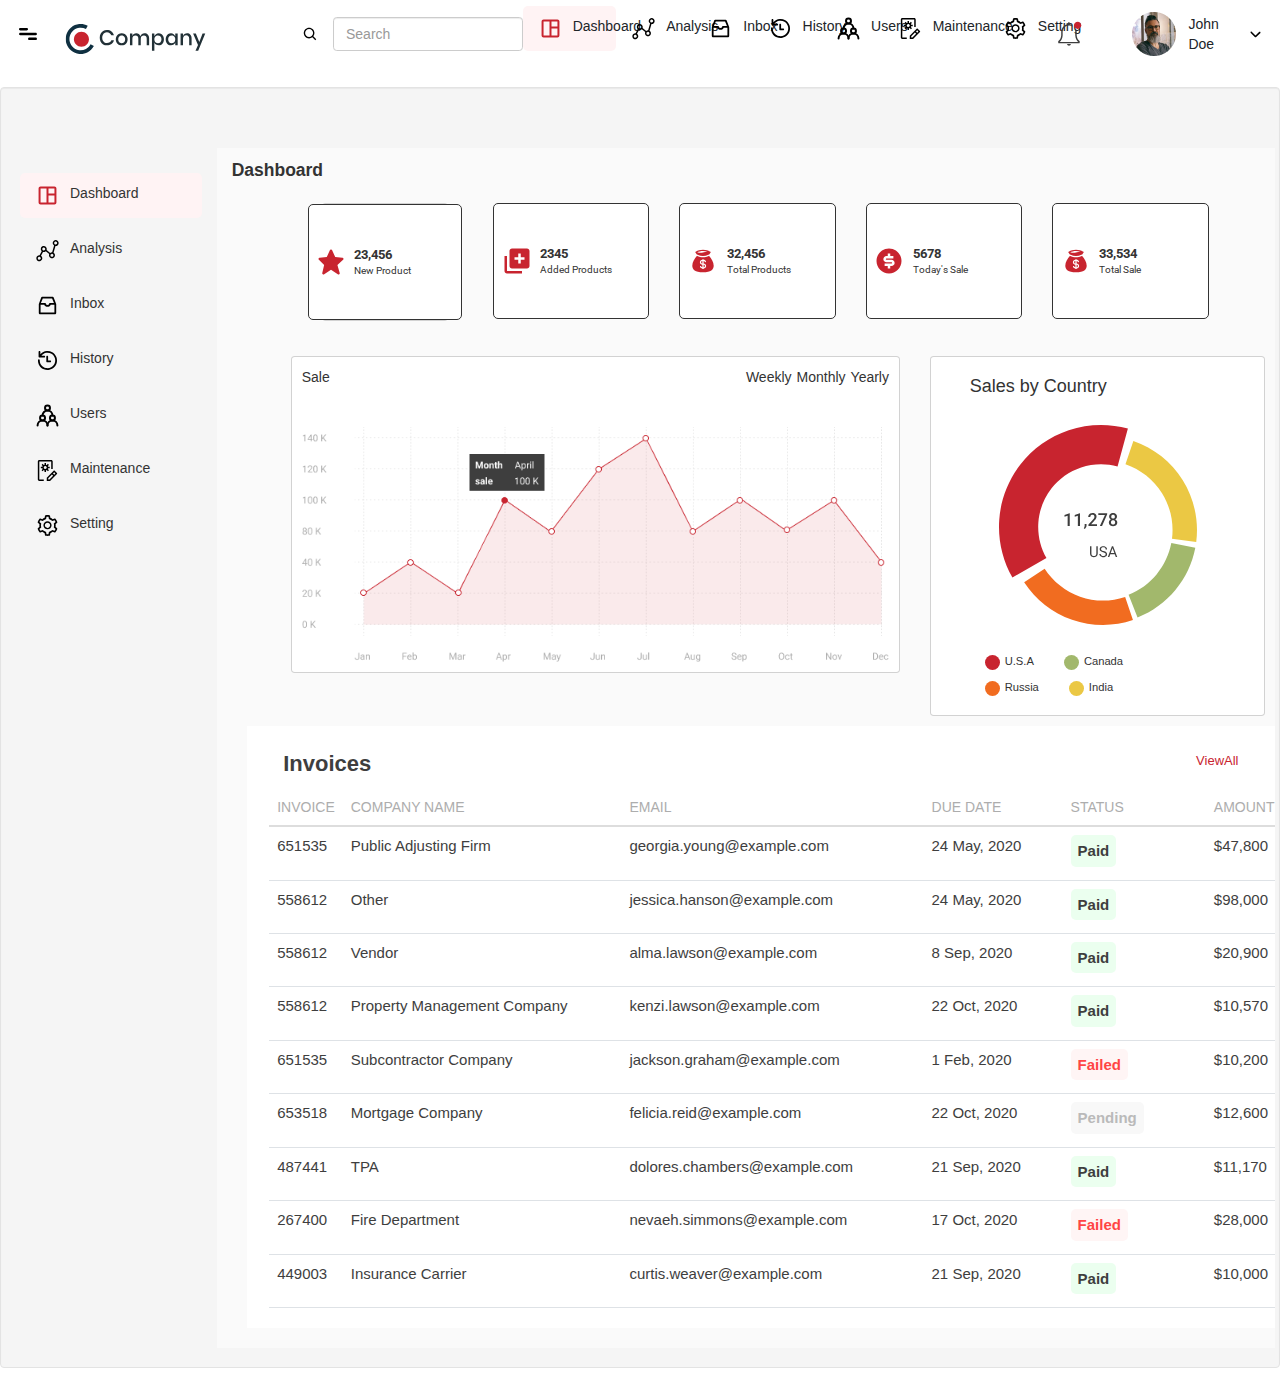
==== commit 4068a9a1: "all responsive" ====
--- a/dashboard.html
+++ b/dashboard.html
@@ -1,6 +1,6 @@
 <!DOCTYPE html>
 <html lang="en">
-    <!-- https://github.com/abhiundhad/assignment.git -->
+   
 <head>
     <meta charset="UTF-8">
     <meta http-equiv="X-UA-Compatible" content="IE=edge">
@@ -8,7 +8,7 @@
     <title>Document</title>
     <link href="https://cdn.jsdelivr.net/npm/bootstrap@5.3.0-alpha1/dist/css/bootstrap.min.css" rel="stylesheet"
         integrity="sha384-GLhlTQ8iRABdZLl6O3oVMWSktQOp6b7In1Zl3/Jr59b6EGGoI1aFkw7cmDA6j6gD" crossorigin="anonymous">
-    <link rel="stylesheet" href="./dashboard.css">
+    <link rel="stylesheet" href="dashboard.css">
     <link rel="stylesheet" href="css/bootstrap.min.css">
     <link rel="preconnect" href="https://fonts.googleapis.com">
  
@@ -16,7 +16,7 @@
     <link href="https://maxcdn.bootstrapcdn.com/bootstrap/3.3.5/css/bootstrap.min.css" rel="stylesheet"/>
     
     <link href="https://fonts.googleapis.com/css2?family=Roboto&display=swap" rel="stylesheet">
-
+   
 </head>
 
 <body>
@@ -25,12 +25,10 @@
             <div class="container-fluid">
                 <img src="./images/menu-bar.svg" alt="logo" class="dashboard-toggle-logo">
                 <a class="navbar-brand" href="#"><img src="./images/logo.svg" alt="logo" class="dashboard-web-logo"></a>
-
                 <button class="navbar-toggler" type="button" data-bs-toggle="offcanvas"
                     data-bs-target="#offcanvasNavbar" aria-controls="offcanvasNavbar">
                     <span><img src="./images/menu-bar.svg" alt="logo"></span>
                 </button>
-                
                 <div class="offcanvas offcanvas-end" tabindex="-1" id="offcanvasNavbar"
                     aria-labelledby="offcanvasNavbarLabel">
                     <div class="offcanvas-header">
@@ -108,8 +106,10 @@
             </div>
         </nav>
 
-        <div class="container-fluid well" id="home" style="display:block; padding-top:60px;">
+        <div class="container-fluid well " id="home" style="display:block; padding-top:60px;">
             <div class="row">
+                
+                <!-- side bar -->
                 <div class="col-lg-2 dashboard-sidebar-toggle">
                     <div class="sidebar">
                         <div class="sidebar-detail dashbord-sidebar-detail dashboard-active-tab d-flex">
@@ -148,7 +148,7 @@
                         Dashboard
                     </div>   <div class="container-fluid">
                    
-                    <div class="row mt-3 ms-5 featurerow" >
+                    <div class="row mt-3 ms-5 me-5 featurerow" >
                        
                         <div class="col-lg-2 col-md-2 col-sm-5 ms-5 mb-2  feature-item">
                             <div class="card">
--- a/dashboard.css
+++ b/dashboard.css
@@ -213,4 +213,7 @@
 } */
 .col-half-offset{
   margin-left:4.166666667%
-}+}
+
+
+
